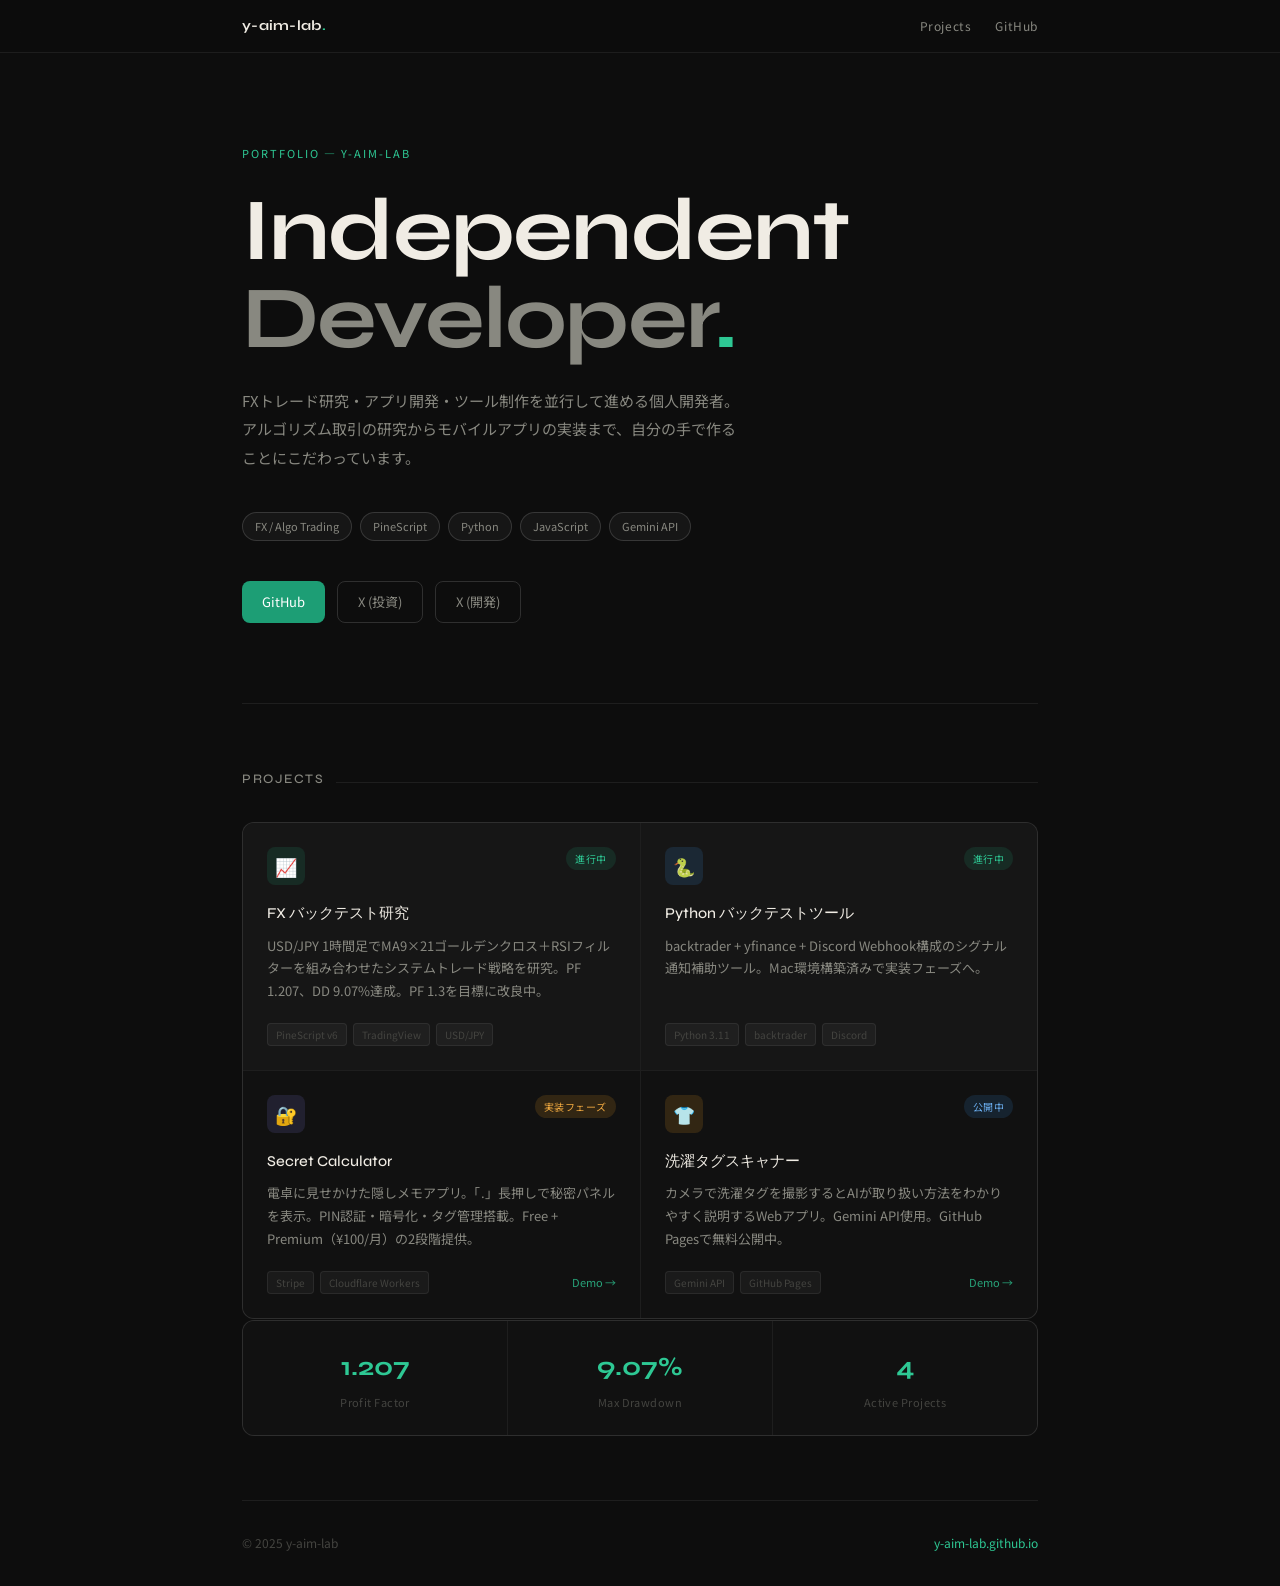
==== index.html @ 2ffd177d "Add portfolio landing page" ====
<!DOCTYPE html>
<html lang="ja">
<head>
  <meta charset="UTF-8">
  <meta name="viewport" content="width=device-width, initial-scale=1.0">
  <title>y-aim-lab — Portfolio</title>
  <link rel="preconnect" href="https://fonts.googleapis.com">
  <link rel="preconnect" href="https://fonts.gstatic.com" crossorigin>
  <link href="https://fonts.googleapis.com/css2?family=Syne:wght@400;500;700&family=Noto+Sans+JP:wght@400;500&display=swap" rel="stylesheet">
  <style>
    *, *::before, *::after { box-sizing: border-box; margin: 0; padding: 0; }

    :root {
      --bg: #0d0d0d;
      --bg-secondary: #161616;
      --bg-card: #111111;
      --text: #f0ece4;
      --text-secondary: #888880;
      --text-tertiary: #444440;
      --border: rgba(255,255,255,0.07);
      --border-hover: rgba(255,255,255,0.14);
      --accent: #1D9E75;
      --accent-dim: rgba(29,158,117,0.12);
      --accent-text: #2ec894;
      --font-display: 'Syne', sans-serif;
      --font-body: 'Noto Sans JP', sans-serif;
      --radius: 12px;
      --radius-sm: 8px;
    }

    html { scroll-behavior: smooth; }

    body {
      background: var(--bg);
      color: var(--text);
      font-family: var(--font-body);
      font-size: 15px;
      line-height: 1.7;
      -webkit-font-smoothing: antialiased;
    }

    .container {
      max-width: 860px;
      margin: 0 auto;
      padding: 0 2rem;
    }

    /* ── NAV ── */
    nav {
      position: fixed;
      top: 0; left: 0; right: 0;
      z-index: 100;
      border-bottom: 0.5px solid var(--border);
      background: rgba(13,13,13,0.85);
      backdrop-filter: blur(12px);
      -webkit-backdrop-filter: blur(12px);
    }
    nav .inner {
      max-width: 860px;
      margin: 0 auto;
      padding: 0 2rem;
      height: 52px;
      display: flex;
      align-items: center;
      justify-content: space-between;
    }
    .nav-logo {
      font-family: var(--font-display);
      font-size: 14px;
      font-weight: 700;
      color: var(--text);
      text-decoration: none;
      letter-spacing: 0.02em;
    }
    .nav-logo span { color: var(--accent-text); }
    .nav-links { display: flex; gap: 1.5rem; }
    .nav-links a {
      font-size: 12px;
      color: var(--text-secondary);
      text-decoration: none;
      letter-spacing: 0.05em;
      transition: color 0.2s;
    }
    .nav-links a:hover { color: var(--text); }

    /* ── HERO ── */
    .hero {
      padding: 9rem 0 5rem;
      border-bottom: 0.5px solid var(--border);
    }
    .hero-eyebrow {
      font-size: 11px;
      letter-spacing: 0.18em;
      color: var(--accent-text);
      text-transform: uppercase;
      margin-bottom: 1.5rem;
      opacity: 0;
      animation: fadeUp 0.6s ease 0.1s forwards;
    }
    .hero-title {
      font-family: var(--font-display);
      font-size: clamp(3rem, 8vw, 5.5rem);
      font-weight: 700;
      line-height: 1.0;
      letter-spacing: -0.02em;
      color: var(--text);
      margin-bottom: 1.5rem;
      opacity: 0;
      animation: fadeUp 0.6s ease 0.2s forwards;
    }
    .hero-title .line2 { color: var(--text-secondary); }
    .hero-title .dot { color: var(--accent-text); }
    .hero-desc {
      font-size: 15px;
      color: var(--text-secondary);
      line-height: 1.9;
      max-width: 500px;
      margin-bottom: 2.5rem;
      opacity: 0;
      animation: fadeUp 0.6s ease 0.3s forwards;
    }
    .hero-tags {
      display: flex;
      gap: 8px;
      flex-wrap: wrap;
      margin-bottom: 2.5rem;
      opacity: 0;
      animation: fadeUp 0.6s ease 0.4s forwards;
    }
    .tag {
      font-size: 11px;
      padding: 4px 12px;
      border-radius: 20px;
      border: 0.5px solid var(--border-hover);
      color: var(--text-secondary);
      background: var(--bg-secondary);
    }
    .hero-links {
      display: flex;
      gap: 12px;
      flex-wrap: wrap;
      opacity: 0;
      animation: fadeUp 0.6s ease 0.5s forwards;
    }
    .btn {
      font-family: var(--font-body);
      font-size: 13px;
      padding: 9px 20px;
      border-radius: var(--radius-sm);
      text-decoration: none;
      transition: all 0.2s;
      display: inline-flex;
      align-items: center;
      gap: 6px;
      cursor: pointer;
    }
    .btn-primary {
      background: var(--accent);
      color: #fff;
      border: none;
    }
    .btn-primary:hover { background: #22b885; transform: translateY(-1px); }
    .btn-outline {
      background: transparent;
      color: var(--text-secondary);
      border: 0.5px solid var(--border-hover);
    }
    .btn-outline:hover { color: var(--text); border-color: rgba(255,255,255,0.25); }

    /* ── SECTION ── */
    .section { padding: 4rem 0; }
    .section-header {
      display: flex;
      align-items: baseline;
      gap: 12px;
      margin-bottom: 2rem;
    }
    .section-title {
      font-family: var(--font-display);
      font-size: 13px;
      font-weight: 500;
      letter-spacing: 0.12em;
      text-transform: uppercase;
      color: var(--text-secondary);
    }
    .section-line {
      flex: 1;
      height: 0.5px;
      background: var(--border);
    }

    /* ── PROJECTS ── */
    .projects-grid {
      display: grid;
      grid-template-columns: repeat(auto-fit, minmax(280px, 1fr));
      gap: 1px;
      border: 0.5px solid var(--border);
      border-radius: var(--radius);
      overflow: hidden;
      background: var(--border);
    }
    .project-card {
      background: var(--bg-card);
      padding: 1.5rem;
      transition: background 0.2s;
      display: flex;
      flex-direction: column;
    }
    .project-card:hover { background: var(--bg-secondary); }
    .project-card.featured { background: var(--bg-secondary); }
    .card-top {
      display: flex;
      justify-content: space-between;
      align-items: flex-start;
      margin-bottom: 1rem;
    }
    .card-icon {
      width: 38px; height: 38px;
      border-radius: var(--radius-sm);
      display: flex;
      align-items: center;
      justify-content: center;
      font-size: 18px;
      flex-shrink: 0;
    }
    .icon-teal { background: rgba(29,158,117,0.15); }
    .icon-blue { background: rgba(55,138,221,0.15); }
    .icon-amber { background: rgba(239,159,39,0.15); }
    .icon-purple { background: rgba(127,119,221,0.15); }
    .card-status {
      font-size: 10px;
      padding: 3px 9px;
      border-radius: 20px;
      letter-spacing: 0.04em;
    }
    .status-active { background: rgba(29,158,117,0.15); color: var(--accent-text); }
    .status-build { background: rgba(239,159,39,0.15); color: #f0a940; }
    .status-ready { background: rgba(55,138,221,0.15); color: #6aadee; }
    .card-title {
      font-family: var(--font-display);
      font-size: 15px;
      font-weight: 500;
      color: var(--text);
      margin-bottom: 8px;
    }
    .card-desc {
      font-size: 13px;
      color: var(--text-secondary);
      line-height: 1.75;
      margin-bottom: 1.25rem;
      flex: 1;
    }
    .card-footer {
      display: flex;
      justify-content: space-between;
      align-items: center;
      flex-wrap: wrap;
      gap: 8px;
    }
    .card-meta { display: flex; gap: 6px; flex-wrap: wrap; }
    .meta-tag {
      font-size: 10px;
      padding: 2px 8px;
      border-radius: 4px;
      background: rgba(255,255,255,0.04);
      color: var(--text-tertiary);
      border: 0.5px solid var(--border);
    }
    .card-link {
      font-size: 11px;
      color: var(--accent-text);
      text-decoration: none;
      opacity: 0.8;
      transition: opacity 0.2s;
    }
    .card-link:hover { opacity: 1; }

    /* ── STATS ── */
    .stats-row {
      display: grid;
      grid-template-columns: repeat(3, 1fr);
      gap: 1px;
      border: 0.5px solid var(--border);
      border-radius: var(--radius);
      overflow: hidden;
      background: var(--border);
      margin-top: 1px;
    }
    .stat-card {
      background: var(--bg-card);
      padding: 1.5rem;
      text-align: center;
    }
    .stat-num {
      font-family: var(--font-display);
      font-size: 26px;
      font-weight: 700;
      color: var(--accent-text);
    }
    .stat-label {
      font-size: 11px;
      color: var(--text-tertiary);
      margin-top: 4px;
      letter-spacing: 0.04em;
    }

    /* ── FOOTER ── */
    footer {
      padding: 2rem 0;
      border-top: 0.5px solid var(--border);
      display: flex;
      justify-content: space-between;
      align-items: center;
      flex-wrap: wrap;
      gap: 8px;
    }
    footer p { font-size: 12px; color: var(--text-tertiary); }
    footer a { font-size: 12px; color: var(--accent-text); text-decoration: none; }

    /* ── ANIMATIONS ── */
    @keyframes fadeUp {
      from { opacity: 0; transform: translateY(16px); }
      to   { opacity: 1; transform: translateY(0); }
    }

    /* ── MOBILE ── */
    @media (max-width: 600px) {
      .hero { padding: 7rem 0 3rem; }
      .stats-row { grid-template-columns: 1fr; }
      .nav-links { display: none; }
    }
  </style>
</head>
<body>

<nav>
  <div class="inner">
    <a href="#" class="nav-logo">y-aim-lab<span>.</span></a>
    <div class="nav-links">
      <a href="#projects">Projects</a>
      <a href="https://github.com/y-aim-lab">GitHub</a>
    </div>
  </div>
</nav>

<div class="container">

  <!-- HERO -->
  <section class="hero">
    <p class="hero-eyebrow">Portfolio — y-aim-lab</p>
    <h1 class="hero-title">
      Independent<br>
      <span class="line2">Developer</span><span class="dot">.</span>
    </h1>
    <p class="hero-desc">FXトレード研究・アプリ開発・ツール制作を並行して進める個人開発者。アルゴリズム取引の研究からモバイルアプリの実装まで、自分の手で作ることにこだわっています。</p>
    <div class="hero-tags">
      <span class="tag">FX / Algo Trading</span>
      <span class="tag">PineScript</span>
      <span class="tag">Python</span>
      <span class="tag">JavaScript</span>
      <span class="tag">Gemini API</span>
    </div>
    <div class="hero-links">
      <a href="https://github.com/y-aim-lab" class="btn btn-primary">GitHub</a>

      <!-- ▼▼▼ XのURLをここに貼ってください ▼▼▼ -->
      <a href="https://x.com/YOUR_INVESTING_ACCOUNT" class="btn btn-outline">X (投資)</a>
      <a href="https://x.com/YOUR_DEV_ACCOUNT" class="btn btn-outline">X (開発)</a>
      <!-- ▲▲▲ ここまで ▲▲▲ -->
    </div>
  </section>

  <!-- PROJECTS -->
  <section class="section" id="projects">
    <div class="section-header">
      <span class="section-title">Projects</span>
      <div class="section-line"></div>
    </div>

    <div class="projects-grid">

      <div class="project-card featured">
        <div class="card-top">
          <div class="card-icon icon-teal">📈</div>
          <span class="card-status status-active">進行中</span>
        </div>
        <p class="card-title">FX バックテスト研究</p>
        <p class="card-desc">USD/JPY 1時間足でMA9×21ゴールデンクロス＋RSIフィルターを組み合わせたシステムトレード戦略を研究。PF 1.207、DD 9.07%達成。PF 1.3を目標に改良中。</p>
        <div class="card-footer">
          <div class="card-meta">
            <span class="meta-tag">PineScript v6</span>
            <span class="meta-tag">TradingView</span>
            <span class="meta-tag">USD/JPY</span>
          </div>
        </div>
      </div>

      <div class="project-card featured">
        <div class="card-top">
          <div class="card-icon icon-blue">🐍</div>
          <span class="card-status status-active">進行中</span>
        </div>
        <p class="card-title">Python バックテストツール</p>
        <p class="card-desc">backtrader + yfinance + Discord Webhook構成のシグナル通知補助ツール。Mac環境構築済みで実装フェーズへ。</p>
        <div class="card-footer">
          <div class="card-meta">
            <span class="meta-tag">Python 3.11</span>
            <span class="meta-tag">backtrader</span>
            <span class="meta-tag">Discord</span>
          </div>
        </div>
      </div>

      <div class="project-card">
        <div class="card-top">
          <div class="card-icon icon-purple">🔐</div>
          <span class="card-status status-build">実装フェーズ</span>
        </div>
        <p class="card-title">Secret Calculator</p>
        <p class="card-desc">電卓に見せかけた隠しメモアプリ。「.」長押しで秘密パネルを表示。PIN認証・暗号化・タグ管理搭載。Free + Premium（¥100/月）の2段階提供。</p>
        <div class="card-footer">
          <div class="card-meta">
            <span class="meta-tag">Stripe</span>
            <span class="meta-tag">Cloudflare Workers</span>
          </div>
          <a href="https://y-aim-lab.github.io/hidden-memo/" class="card-link">Demo →</a>
        </div>
      </div>

      <div class="project-card">
        <div class="card-top">
          <div class="card-icon icon-amber">👕</div>
          <span class="card-status status-ready">公開中</span>
        </div>
        <p class="card-title">洗濯タグスキャナー</p>
        <p class="card-desc">カメラで洗濯タグを撮影するとAIが取り扱い方法をわかりやすく説明するWebアプリ。Gemini API使用。GitHub Pagesで無料公開中。</p>
        <div class="card-footer">
          <div class="card-meta">
            <span class="meta-tag">Gemini API</span>
            <span class="meta-tag">GitHub Pages</span>
          </div>
          <a href="https://y-aim-lab.github.io/laundry-scanner/" class="card-link">Demo →</a>
        </div>
      </div>

    </div>

    <!-- STATS -->
    <div class="stats-row">
      <div class="stat-card">
        <p class="stat-num">1.207</p>
        <p class="stat-label">Profit Factor</p>
      </div>
      <div class="stat-card">
        <p class="stat-num">9.07%</p>
        <p class="stat-label">Max Drawdown</p>
      </div>
      <div class="stat-card">
        <p class="stat-num">4</p>
        <p class="stat-label">Active Projects</p>
      </div>
    </div>

  </section>

  <!-- FOOTER -->
  <footer>
    <p>© 2025 y-aim-lab</p>
    <a href="https://y-aim-lab.github.io">y-aim-lab.github.io</a>
  </footer>

</div>
</body>
</html>
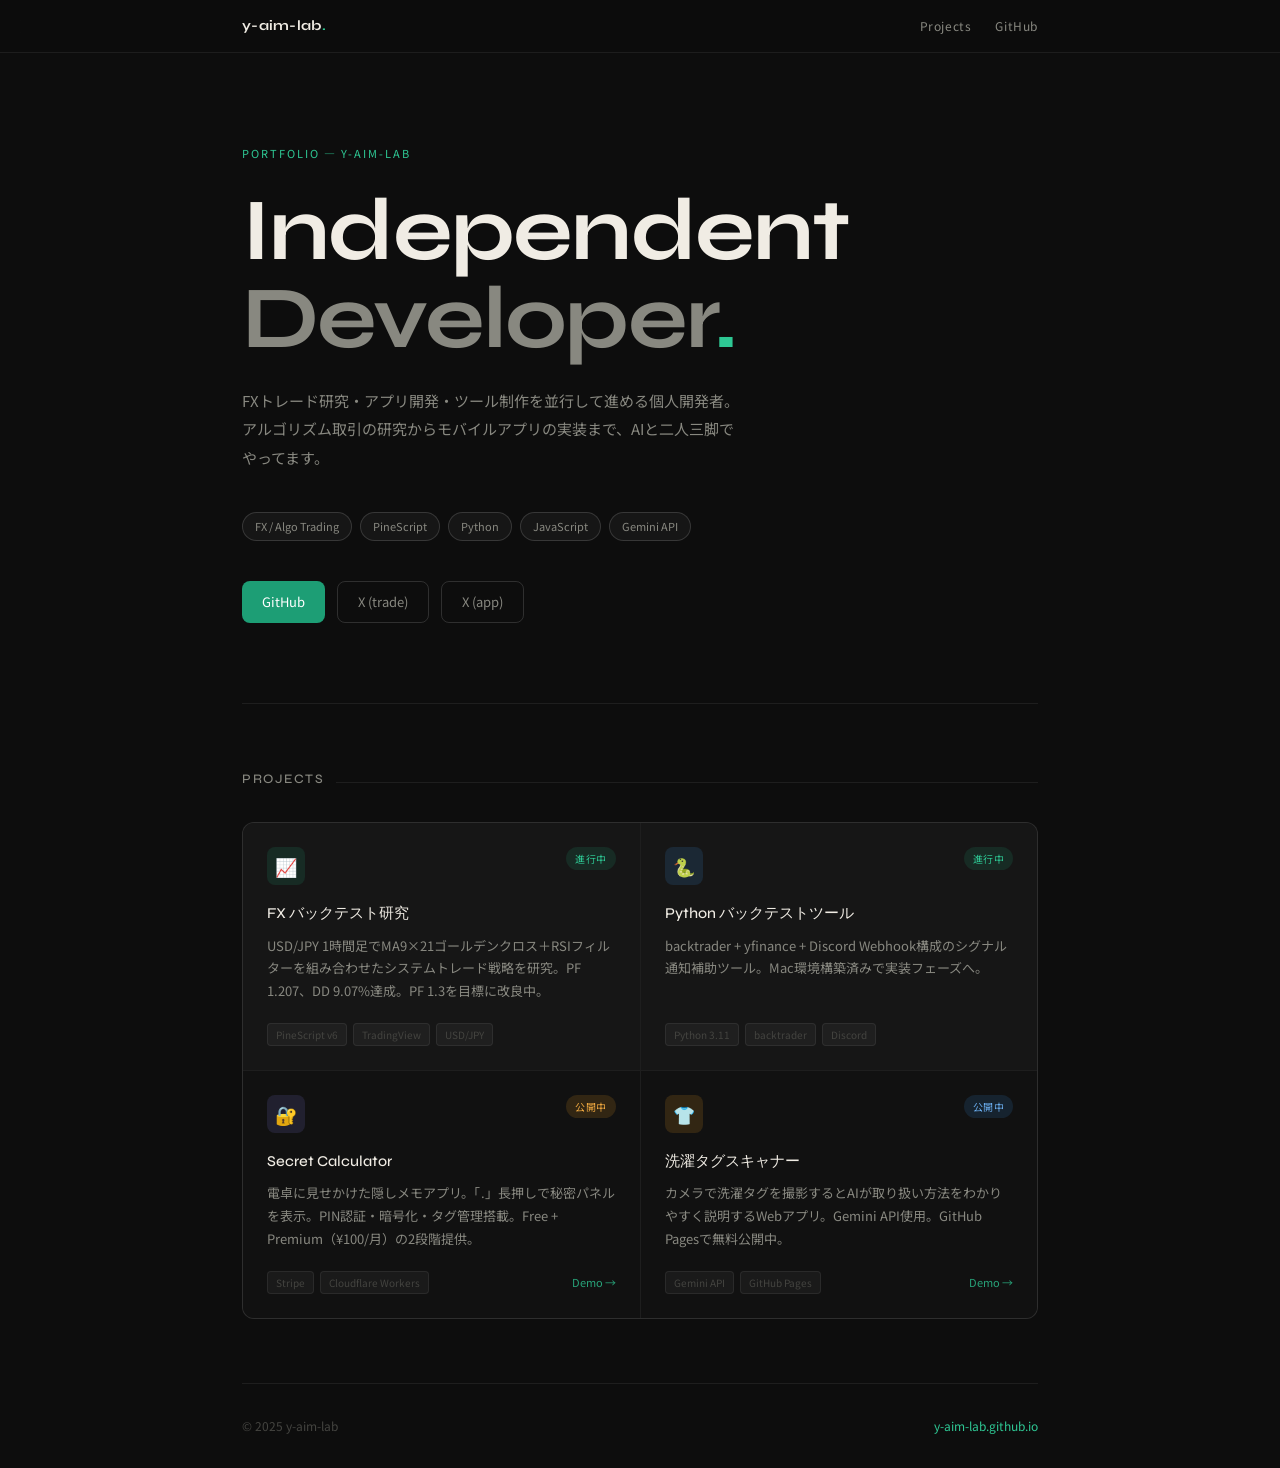
==== commit 52899c12: "Update index.html" ====
--- a/index.html
+++ b/index.html
@@ -352,7 +352,7 @@
       Independent<br>
       <span class="line2">Developer</span><span class="dot">.</span>
     </h1>
-    <p class="hero-desc">FXトレード研究・アプリ開発・ツール制作を並行して進める個人開発者。アルゴリズム取引の研究からモバイルアプリの実装まで、自分の手で作ることにこだわっています。</p>
+    <p class="hero-desc">FXトレード研究・アプリ開発・ツール制作を並行して進める個人開発者。アルゴリズム取引の研究からモバイルアプリの実装まで、AIと二人三脚でやってます。</p>
     <div class="hero-tags">
       <span class="tag">FX / Algo Trading</span>
       <span class="tag">PineScript</span>
@@ -364,8 +364,8 @@
       <a href="https://github.com/y-aim-lab" class="btn btn-primary">GitHub</a>
 
       <!-- ▼▼▼ XのURLをここに貼ってください ▼▼▼ -->
-      <a href="https://x.com/YOUR_INVESTING_ACCOUNT" class="btn btn-outline">X (投資)</a>
-      <a href="https://x.com/YOUR_DEV_ACCOUNT" class="btn btn-outline">X (開発)</a>
+      <a href="https://x.com/YOUR_INVESTING_ACCOUNT" class="btn btn-outline">X (trade)</a>
+      <a href="https://x.com/YOUR_DEV_ACCOUNT" class="btn btn-outline">X (app)</a>
       <!-- ▲▲▲ ここまで ▲▲▲ -->
     </div>
   </section>
@@ -414,7 +414,7 @@
       <div class="project-card">
         <div class="card-top">
           <div class="card-icon icon-purple">🔐</div>
-          <span class="card-status status-build">実装フェーズ</span>
+          <span class="card-status status-build">公開中</span>
         </div>
         <p class="card-title">Secret Calculator</p>
         <p class="card-desc">電卓に見せかけた隠しメモアプリ。「.」長押しで秘密パネルを表示。PIN認証・暗号化・タグ管理搭載。Free + Premium（¥100/月）の2段階提供。</p>
@@ -445,7 +445,7 @@
 
     </div>
 
-    <!-- STATS -->
+    <!-- STATS
     <div class="stats-row">
       <div class="stat-card">
         <p class="stat-num">1.207</p>
@@ -460,6 +460,7 @@
         <p class="stat-label">Active Projects</p>
       </div>
     </div>
+     -->
 
   </section>
 
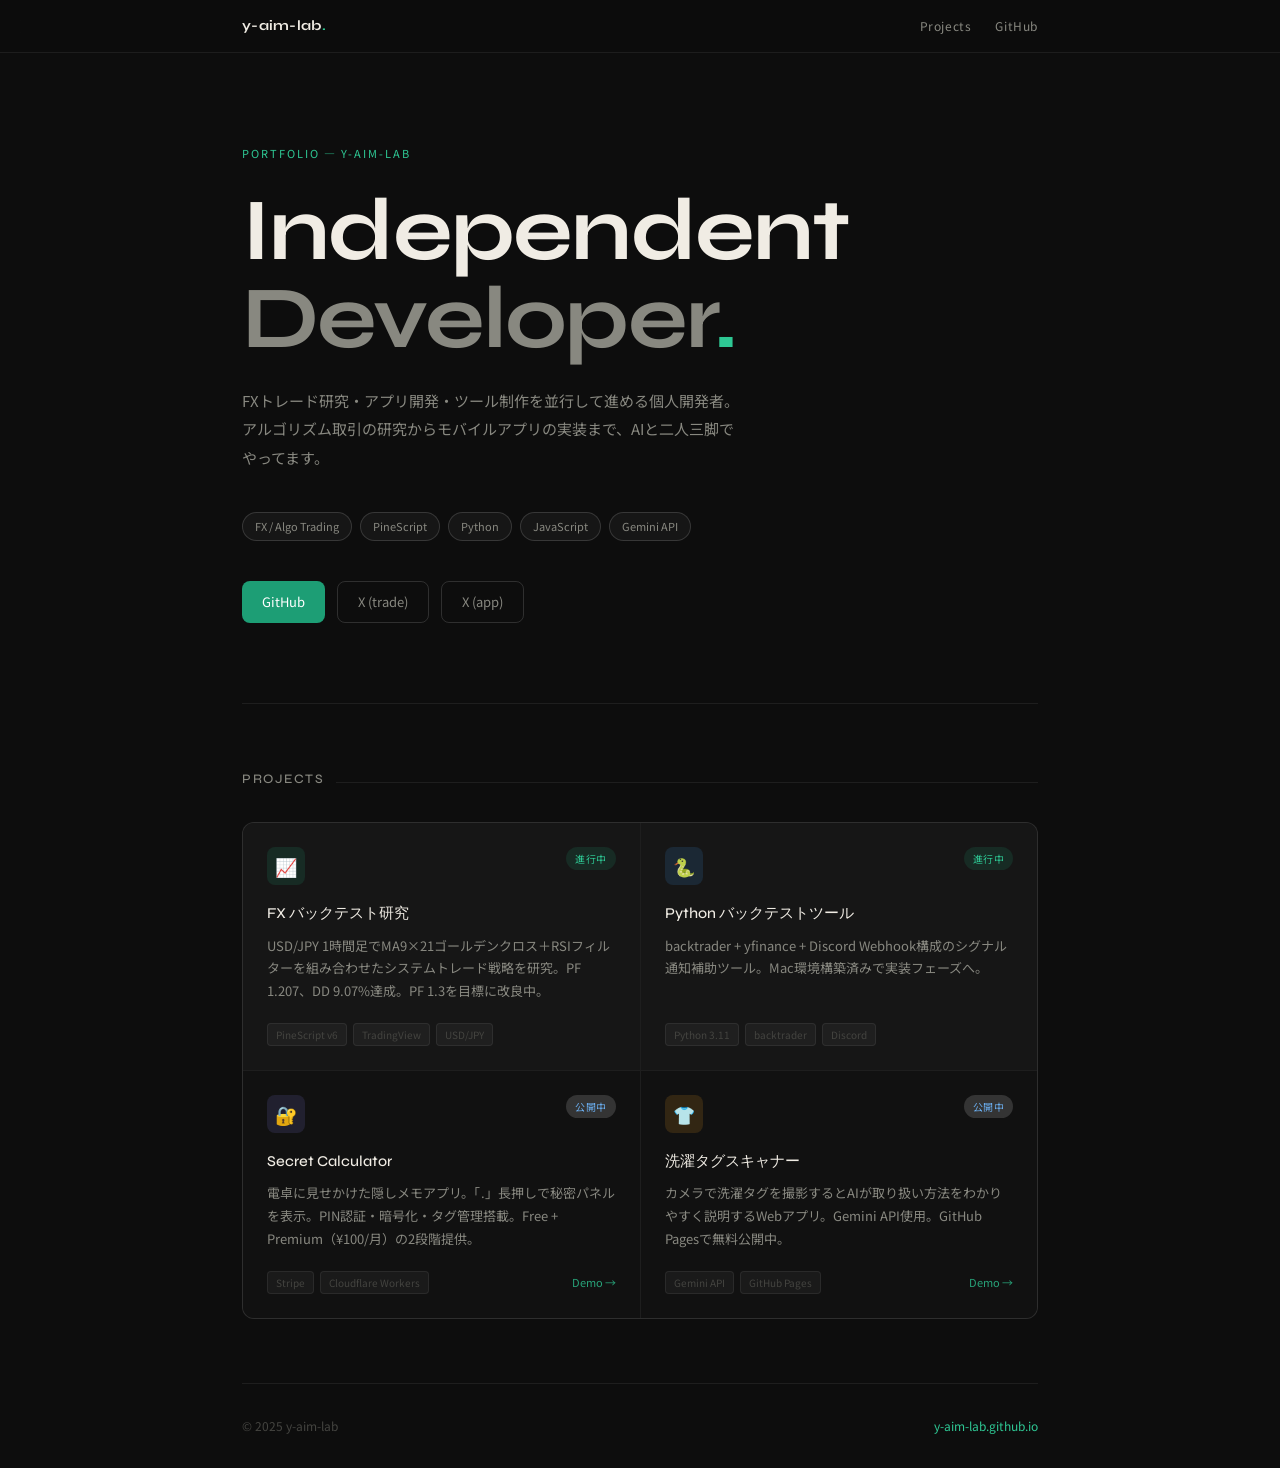
==== commit b72dd5f9: "Update index.html" ====
--- a/index.html
+++ b/index.html
@@ -235,7 +235,7 @@
     }
     .status-active { background: rgba(29,158,117,0.15); color: var(--accent-text); }
     .status-build { background: rgba(239,159,39,0.15); color: #f0a940; }
-    .status-ready { background: rgba(55,138,221,0.15); color: #6aadee; }
+    .status-ready { background: rgba(255, 255, 255, 0.15); color: #6aadee; }
     .card-title {
       font-family: var(--font-display);
       font-size: 15px;
@@ -364,8 +364,8 @@
       <a href="https://github.com/y-aim-lab" class="btn btn-primary">GitHub</a>
 
       <!-- ▼▼▼ XのURLをここに貼ってください ▼▼▼ -->
-      <a href="https://x.com/YOUR_INVESTING_ACCOUNT" class="btn btn-outline">X (trade)</a>
-      <a href="https://x.com/YOUR_DEV_ACCOUNT" class="btn btn-outline">X (app)</a>
+      <a href="https://x.com/y_ai_m_trade" class="btn btn-outline">X (trade)</a>
+      <a href="https://x.com/y_ai_m_app" class="btn btn-outline">X (app)</a>
       <!-- ▲▲▲ ここまで ▲▲▲ -->
     </div>
   </section>
@@ -414,7 +414,7 @@
       <div class="project-card">
         <div class="card-top">
           <div class="card-icon icon-purple">🔐</div>
-          <span class="card-status status-build">公開中</span>
+          <span class="card-status status-ready">公開中</span>
         </div>
         <p class="card-title">Secret Calculator</p>
         <p class="card-desc">電卓に見せかけた隠しメモアプリ。「.」長押しで秘密パネルを表示。PIN認証・暗号化・タグ管理搭載。Free + Premium（¥100/月）の2段階提供。</p>
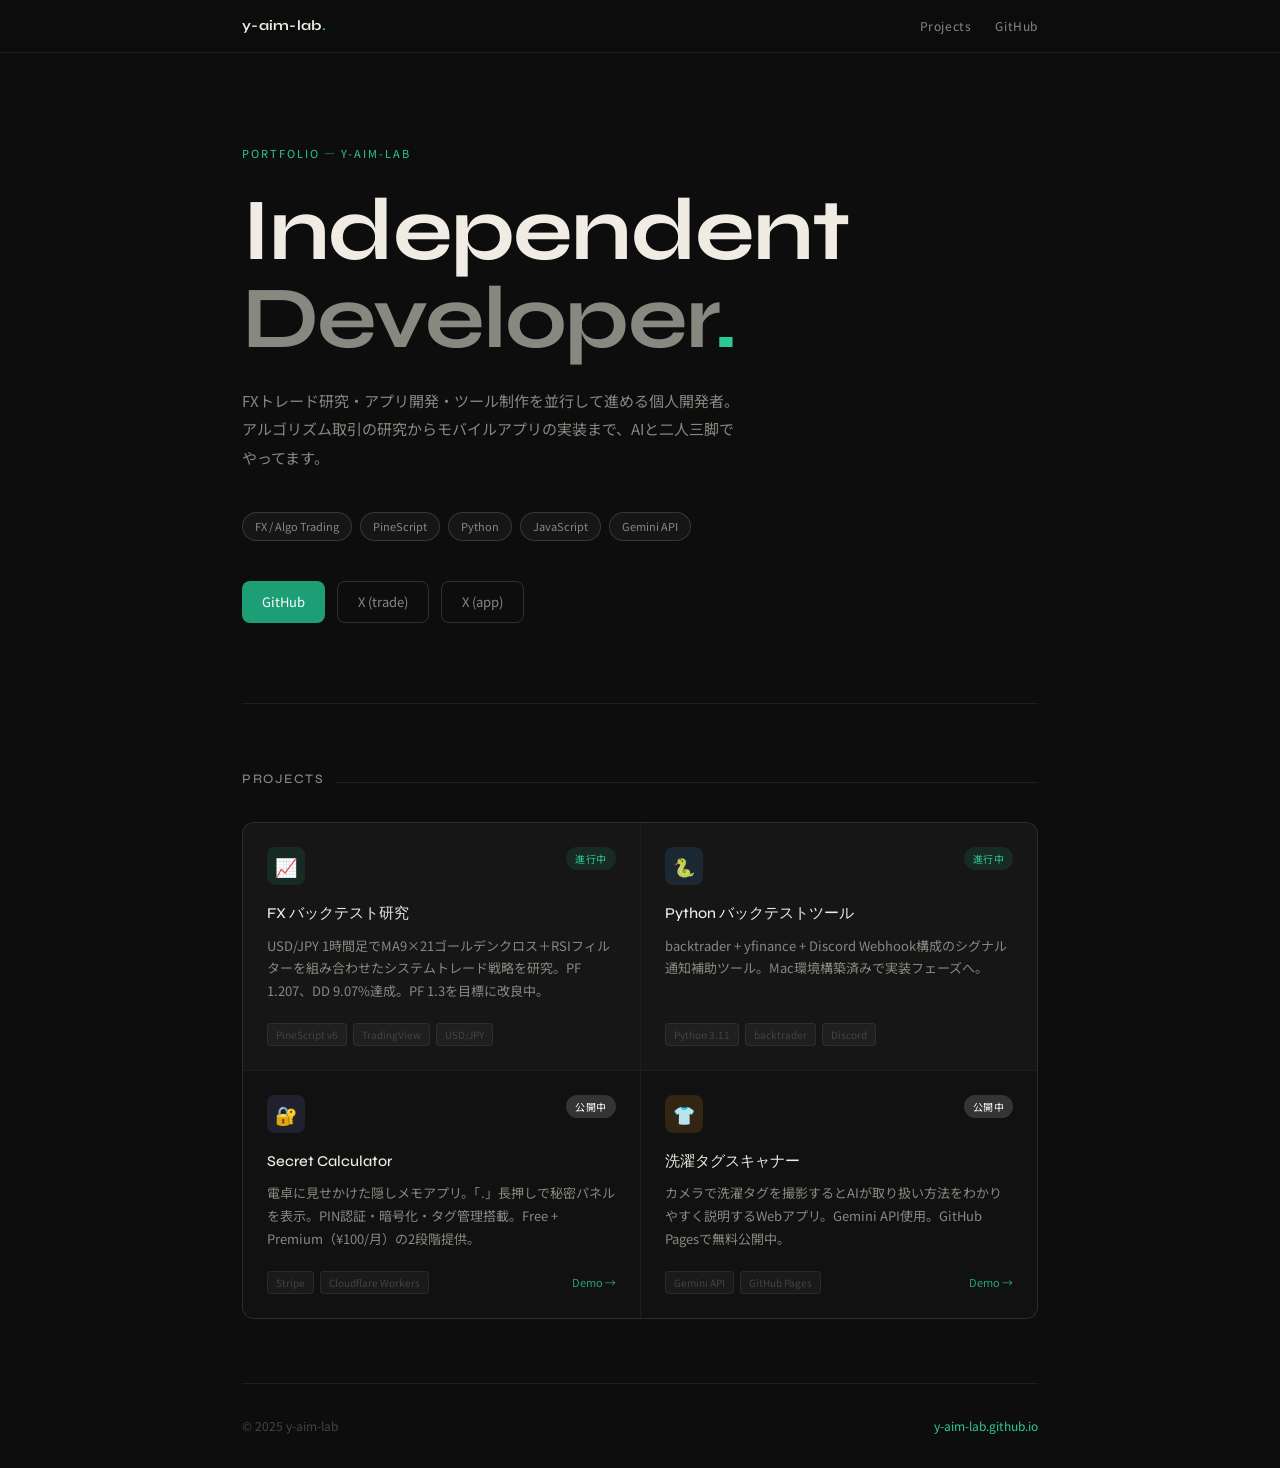
==== commit 6ddb49ec: "Update index.html" ====
--- a/index.html
+++ b/index.html
@@ -235,7 +235,7 @@
     }
     .status-active { background: rgba(29,158,117,0.15); color: var(--accent-text); }
     .status-build { background: rgba(239,159,39,0.15); color: #f0a940; }
-    .status-ready { background: rgba(255, 255, 255, 0.15); color: #6aadee; }
+    .status-ready { background: rgba(255, 255, 255, 0.15); color: #ffffff; }
     .card-title {
       font-family: var(--font-display);
       font-size: 15px;
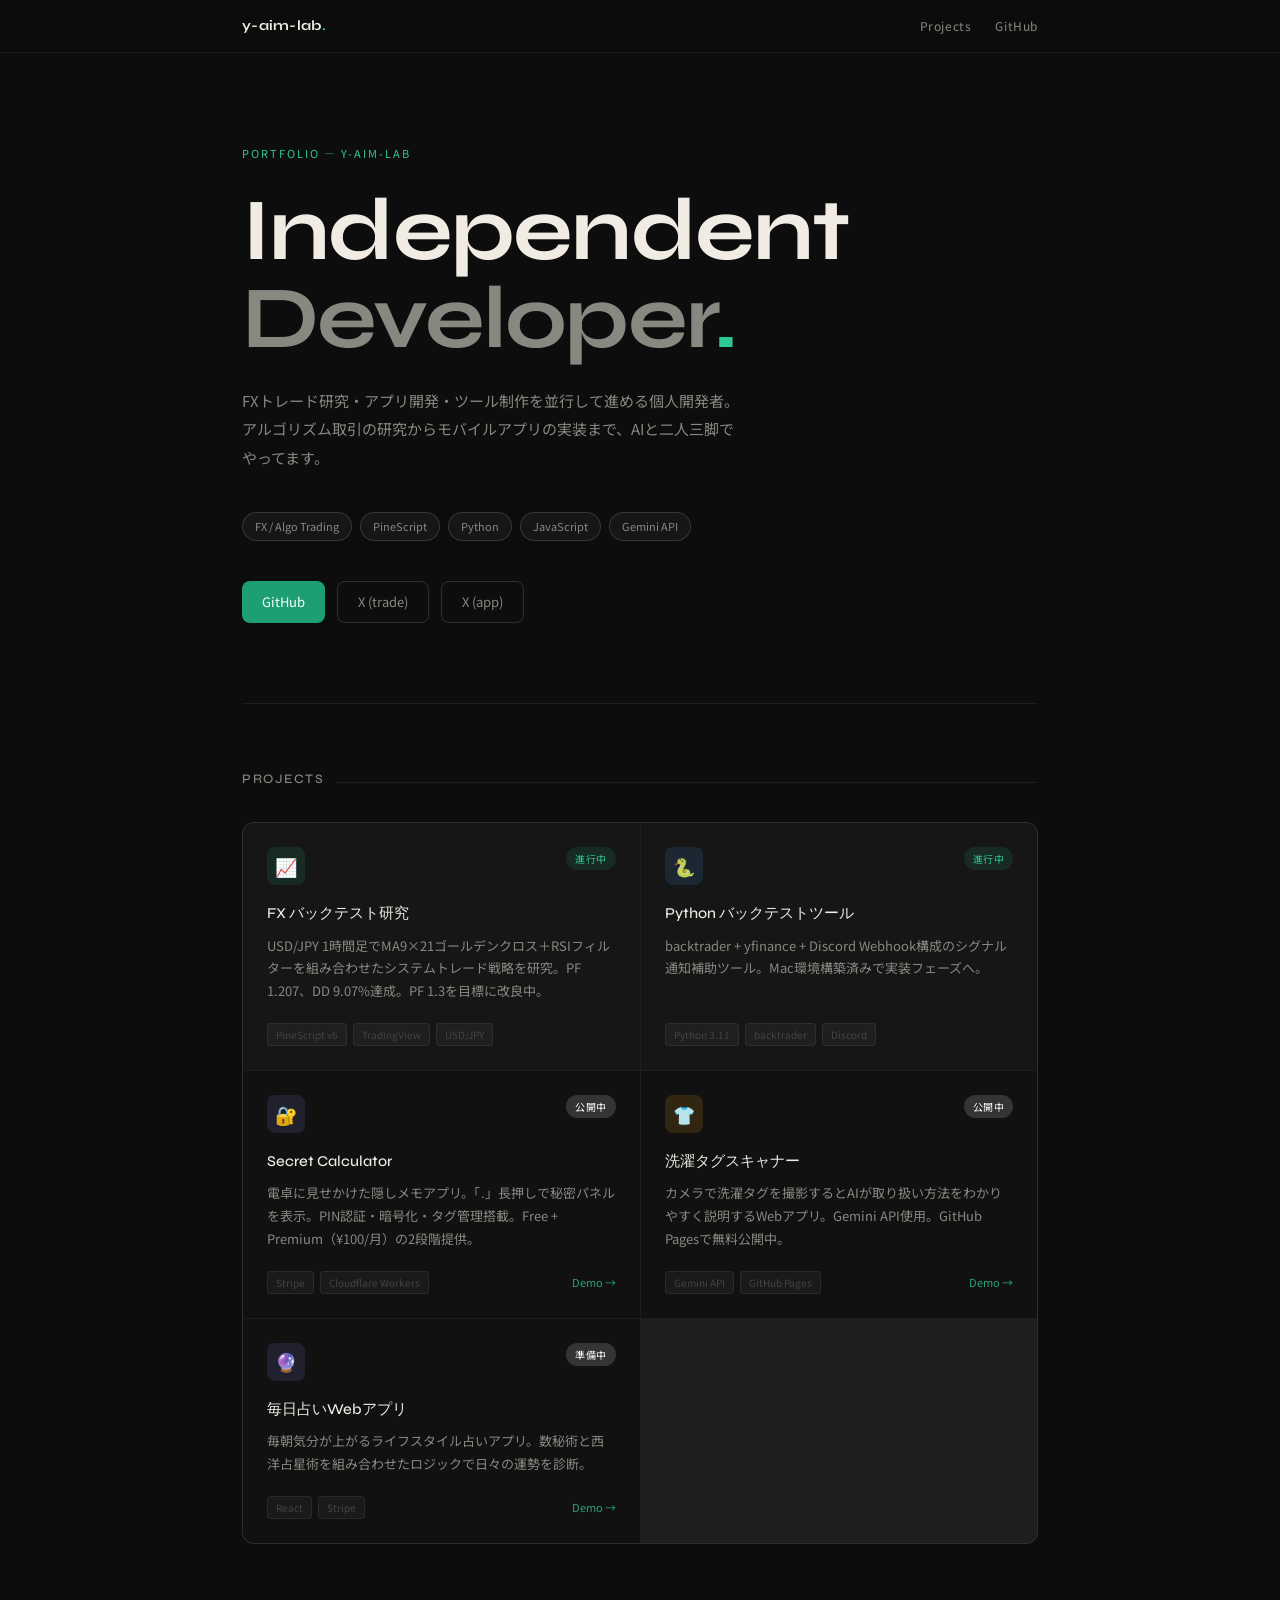
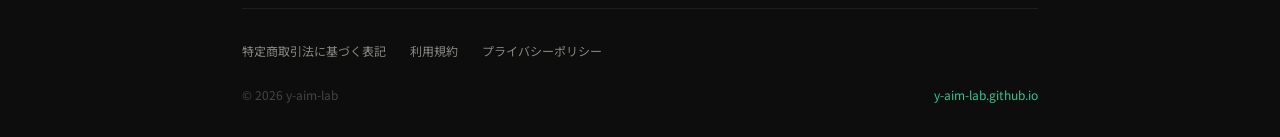
==== commit b9c094e9: "Add files via upload" ====
--- a/index.html
+++ b/index.html
@@ -7,329 +7,7 @@
   <link rel="preconnect" href="https://fonts.googleapis.com">
   <link rel="preconnect" href="https://fonts.gstatic.com" crossorigin>
   <link href="https://fonts.googleapis.com/css2?family=Syne:wght@400;500;700&family=Noto+Sans+JP:wght@400;500&display=swap" rel="stylesheet">
-  <style>
-    *, *::before, *::after { box-sizing: border-box; margin: 0; padding: 0; }
-
-    :root {
-      --bg: #0d0d0d;
-      --bg-secondary: #161616;
-      --bg-card: #111111;
-      --text: #f0ece4;
-      --text-secondary: #888880;
-      --text-tertiary: #444440;
-      --border: rgba(255,255,255,0.07);
-      --border-hover: rgba(255,255,255,0.14);
-      --accent: #1D9E75;
-      --accent-dim: rgba(29,158,117,0.12);
-      --accent-text: #2ec894;
-      --font-display: 'Syne', sans-serif;
-      --font-body: 'Noto Sans JP', sans-serif;
-      --radius: 12px;
-      --radius-sm: 8px;
-    }
-
-    html { scroll-behavior: smooth; }
-
-    body {
-      background: var(--bg);
-      color: var(--text);
-      font-family: var(--font-body);
-      font-size: 15px;
-      line-height: 1.7;
-      -webkit-font-smoothing: antialiased;
-    }
-
-    .container {
-      max-width: 860px;
-      margin: 0 auto;
-      padding: 0 2rem;
-    }
-
-    /* ── NAV ── */
-    nav {
-      position: fixed;
-      top: 0; left: 0; right: 0;
-      z-index: 100;
-      border-bottom: 0.5px solid var(--border);
-      background: rgba(13,13,13,0.85);
-      backdrop-filter: blur(12px);
-      -webkit-backdrop-filter: blur(12px);
-    }
-    nav .inner {
-      max-width: 860px;
-      margin: 0 auto;
-      padding: 0 2rem;
-      height: 52px;
-      display: flex;
-      align-items: center;
-      justify-content: space-between;
-    }
-    .nav-logo {
-      font-family: var(--font-display);
-      font-size: 14px;
-      font-weight: 700;
-      color: var(--text);
-      text-decoration: none;
-      letter-spacing: 0.02em;
-    }
-    .nav-logo span { color: var(--accent-text); }
-    .nav-links { display: flex; gap: 1.5rem; }
-    .nav-links a {
-      font-size: 12px;
-      color: var(--text-secondary);
-      text-decoration: none;
-      letter-spacing: 0.05em;
-      transition: color 0.2s;
-    }
-    .nav-links a:hover { color: var(--text); }
-
-    /* ── HERO ── */
-    .hero {
-      padding: 9rem 0 5rem;
-      border-bottom: 0.5px solid var(--border);
-    }
-    .hero-eyebrow {
-      font-size: 11px;
-      letter-spacing: 0.18em;
-      color: var(--accent-text);
-      text-transform: uppercase;
-      margin-bottom: 1.5rem;
-      opacity: 0;
-      animation: fadeUp 0.6s ease 0.1s forwards;
-    }
-    .hero-title {
-      font-family: var(--font-display);
-      font-size: clamp(3rem, 8vw, 5.5rem);
-      font-weight: 700;
-      line-height: 1.0;
-      letter-spacing: -0.02em;
-      color: var(--text);
-      margin-bottom: 1.5rem;
-      opacity: 0;
-      animation: fadeUp 0.6s ease 0.2s forwards;
-    }
-    .hero-title .line2 { color: var(--text-secondary); }
-    .hero-title .dot { color: var(--accent-text); }
-    .hero-desc {
-      font-size: 15px;
-      color: var(--text-secondary);
-      line-height: 1.9;
-      max-width: 500px;
-      margin-bottom: 2.5rem;
-      opacity: 0;
-      animation: fadeUp 0.6s ease 0.3s forwards;
-    }
-    .hero-tags {
-      display: flex;
-      gap: 8px;
-      flex-wrap: wrap;
-      margin-bottom: 2.5rem;
-      opacity: 0;
-      animation: fadeUp 0.6s ease 0.4s forwards;
-    }
-    .tag {
-      font-size: 11px;
-      padding: 4px 12px;
-      border-radius: 20px;
-      border: 0.5px solid var(--border-hover);
-      color: var(--text-secondary);
-      background: var(--bg-secondary);
-    }
-    .hero-links {
-      display: flex;
-      gap: 12px;
-      flex-wrap: wrap;
-      opacity: 0;
-      animation: fadeUp 0.6s ease 0.5s forwards;
-    }
-    .btn {
-      font-family: var(--font-body);
-      font-size: 13px;
-      padding: 9px 20px;
-      border-radius: var(--radius-sm);
-      text-decoration: none;
-      transition: all 0.2s;
-      display: inline-flex;
-      align-items: center;
-      gap: 6px;
-      cursor: pointer;
-    }
-    .btn-primary {
-      background: var(--accent);
-      color: #fff;
-      border: none;
-    }
-    .btn-primary:hover { background: #22b885; transform: translateY(-1px); }
-    .btn-outline {
-      background: transparent;
-      color: var(--text-secondary);
-      border: 0.5px solid var(--border-hover);
-    }
-    .btn-outline:hover { color: var(--text); border-color: rgba(255,255,255,0.25); }
-
-    /* ── SECTION ── */
-    .section { padding: 4rem 0; }
-    .section-header {
-      display: flex;
-      align-items: baseline;
-      gap: 12px;
-      margin-bottom: 2rem;
-    }
-    .section-title {
-      font-family: var(--font-display);
-      font-size: 13px;
-      font-weight: 500;
-      letter-spacing: 0.12em;
-      text-transform: uppercase;
-      color: var(--text-secondary);
-    }
-    .section-line {
-      flex: 1;
-      height: 0.5px;
-      background: var(--border);
-    }
-
-    /* ── PROJECTS ── */
-    .projects-grid {
-      display: grid;
-      grid-template-columns: repeat(auto-fit, minmax(280px, 1fr));
-      gap: 1px;
-      border: 0.5px solid var(--border);
-      border-radius: var(--radius);
-      overflow: hidden;
-      background: var(--border);
-    }
-    .project-card {
-      background: var(--bg-card);
-      padding: 1.5rem;
-      transition: background 0.2s;
-      display: flex;
-      flex-direction: column;
-    }
-    .project-card:hover { background: var(--bg-secondary); }
-    .project-card.featured { background: var(--bg-secondary); }
-    .card-top {
-      display: flex;
-      justify-content: space-between;
-      align-items: flex-start;
-      margin-bottom: 1rem;
-    }
-    .card-icon {
-      width: 38px; height: 38px;
-      border-radius: var(--radius-sm);
-      display: flex;
-      align-items: center;
-      justify-content: center;
-      font-size: 18px;
-      flex-shrink: 0;
-    }
-    .icon-teal { background: rgba(29,158,117,0.15); }
-    .icon-blue { background: rgba(55,138,221,0.15); }
-    .icon-amber { background: rgba(239,159,39,0.15); }
-    .icon-purple { background: rgba(127,119,221,0.15); }
-    .card-status {
-      font-size: 10px;
-      padding: 3px 9px;
-      border-radius: 20px;
-      letter-spacing: 0.04em;
-    }
-    .status-active { background: rgba(29,158,117,0.15); color: var(--accent-text); }
-    .status-build { background: rgba(239,159,39,0.15); color: #f0a940; }
-    .status-ready { background: rgba(255, 255, 255, 0.15); color: #ffffff; }
-    .card-title {
-      font-family: var(--font-display);
-      font-size: 15px;
-      font-weight: 500;
-      color: var(--text);
-      margin-bottom: 8px;
-    }
-    .card-desc {
-      font-size: 13px;
-      color: var(--text-secondary);
-      line-height: 1.75;
-      margin-bottom: 1.25rem;
-      flex: 1;
-    }
-    .card-footer {
-      display: flex;
-      justify-content: space-between;
-      align-items: center;
-      flex-wrap: wrap;
-      gap: 8px;
-    }
-    .card-meta { display: flex; gap: 6px; flex-wrap: wrap; }
-    .meta-tag {
-      font-size: 10px;
-      padding: 2px 8px;
-      border-radius: 4px;
-      background: rgba(255,255,255,0.04);
-      color: var(--text-tertiary);
-      border: 0.5px solid var(--border);
-    }
-    .card-link {
-      font-size: 11px;
-      color: var(--accent-text);
-      text-decoration: none;
-      opacity: 0.8;
-      transition: opacity 0.2s;
-    }
-    .card-link:hover { opacity: 1; }
-
-    /* ── STATS ── */
-    .stats-row {
-      display: grid;
-      grid-template-columns: repeat(3, 1fr);
-      gap: 1px;
-      border: 0.5px solid var(--border);
-      border-radius: var(--radius);
-      overflow: hidden;
-      background: var(--border);
-      margin-top: 1px;
-    }
-    .stat-card {
-      background: var(--bg-card);
-      padding: 1.5rem;
-      text-align: center;
-    }
-    .stat-num {
-      font-family: var(--font-display);
-      font-size: 26px;
-      font-weight: 700;
-      color: var(--accent-text);
-    }
-    .stat-label {
-      font-size: 11px;
-      color: var(--text-tertiary);
-      margin-top: 4px;
-      letter-spacing: 0.04em;
-    }
-
-    /* ── FOOTER ── */
-    footer {
-      padding: 2rem 0;
-      border-top: 0.5px solid var(--border);
-      display: flex;
-      justify-content: space-between;
-      align-items: center;
-      flex-wrap: wrap;
-      gap: 8px;
-    }
-    footer p { font-size: 12px; color: var(--text-tertiary); }
-    footer a { font-size: 12px; color: var(--accent-text); text-decoration: none; }
-
-    /* ── ANIMATIONS ── */
-    @keyframes fadeUp {
-      from { opacity: 0; transform: translateY(16px); }
-      to   { opacity: 1; transform: translateY(0); }
-    }
-
-    /* ── MOBILE ── */
-    @media (max-width: 600px) {
-      .hero { padding: 7rem 0 3rem; }
-      .stats-row { grid-template-columns: 1fr; }
-      .nav-links { display: none; }
-    }
-  </style>
+  <link rel="stylesheet" href="style.css">
 </head>
 <body>
 
@@ -443,6 +121,22 @@
         </div>
       </div>
 
+      <div class="project-card">
+        <div class="card-top">
+          <div class="card-icon icon-purple">🔮</div>
+          <span class="card-status status-ready">準備中</span>
+        </div>
+        <p class="card-title">毎日占いWebアプリ</p>
+        <p class="card-desc">毎朝気分が上がるライフスタイル占いアプリ。数秘術と西洋占星術を組み合わせたロジックで日々の運勢を診断。</p>
+        <div class="card-footer">
+          <div class="card-meta">
+            <span class="meta-tag">React</span>
+            <span class="meta-tag">Stripe</span>
+          </div>
+          <a href="https://y-aim-lab.github.io/fortune-telling/" class="card-link">Demo →</a>
+        </div>
+      </div>
+
     </div>
 
     <!-- STATS
@@ -465,9 +159,16 @@
   </section>
 
   <!-- FOOTER -->
-  <footer>
-    <p>© 2025 y-aim-lab</p>
-    <a href="https://y-aim-lab.github.io">y-aim-lab.github.io</a>
+  <footer style="flex-direction: column; align-items: flex-start; gap: 1.5rem;">
+    <div style="display: flex; gap: 1.5rem; flex-wrap: wrap; width: 100%;">
+      <a href="tokushoho.html" style="color: var(--text-secondary);">特定商取引法に基づく表記</a>
+      <a href="terms.html" style="color: var(--text-secondary);">利用規約</a>
+      <a href="privacy.html" style="color: var(--text-secondary);">プライバシーポリシー</a>
+    </div>
+    <div style="display: flex; justify-content: space-between; width: 100%;">
+      <p>© 2026 y-aim-lab</p>
+      <a href="https://y-aim-lab.github.io">y-aim-lab.github.io</a>
+    </div>
   </footer>
 
 </div>
--- a/style.css
+++ b/style.css
@@ -0,0 +1,364 @@
+*, *::before, *::after { box-sizing: border-box; margin: 0; padding: 0; }
+
+:root {
+  --bg: #0d0d0d;
+  --bg-secondary: #161616;
+  --bg-card: #111111;
+  --text: #f0ece4;
+  --text-secondary: #888880;
+  --text-tertiary: #444440;
+  --border: rgba(255,255,255,0.07);
+  --border-hover: rgba(255,255,255,0.14);
+  --accent: #1D9E75;
+  --accent-dim: rgba(29,158,117,0.12);
+  --accent-text: #2ec894;
+  --font-display: 'Syne', sans-serif;
+  --font-body: 'Noto Sans JP', sans-serif;
+  --radius: 12px;
+  --radius-sm: 8px;
+}
+
+html { scroll-behavior: smooth; }
+
+body {
+  background: var(--bg);
+  color: var(--text);
+  font-family: var(--font-body);
+  font-size: 15px;
+  line-height: 1.7;
+  -webkit-font-smoothing: antialiased;
+}
+
+.container {
+  max-width: 860px;
+  margin: 0 auto;
+  padding: 0 2rem;
+}
+
+/* ── NAV ── */
+nav {
+  position: fixed;
+  top: 0; left: 0; right: 0;
+  z-index: 100;
+  border-bottom: 0.5px solid var(--border);
+  background: rgba(13,13,13,0.85);
+  backdrop-filter: blur(12px);
+  -webkit-backdrop-filter: blur(12px);
+}
+nav .inner {
+  max-width: 860px;
+  margin: 0 auto;
+  padding: 0 2rem;
+  height: 52px;
+  display: flex;
+  align-items: center;
+  justify-content: space-between;
+}
+.nav-logo {
+  font-family: var(--font-display);
+  font-size: 14px;
+  font-weight: 700;
+  color: var(--text);
+  text-decoration: none;
+  letter-spacing: 0.02em;
+}
+.nav-logo span { color: var(--accent-text); }
+.nav-links { display: flex; gap: 1.5rem; }
+.nav-links a {
+  font-size: 12px;
+  color: var(--text-secondary);
+  text-decoration: none;
+  letter-spacing: 0.05em;
+  transition: color 0.2s;
+}
+.nav-links a:hover { color: var(--text); }
+
+/* ── HERO ── */
+.hero {
+  padding: 9rem 0 5rem;
+  border-bottom: 0.5px solid var(--border);
+}
+.hero-eyebrow {
+  font-size: 11px;
+  letter-spacing: 0.18em;
+  color: var(--accent-text);
+  text-transform: uppercase;
+  margin-bottom: 1.5rem;
+  opacity: 0;
+  animation: fadeUp 0.6s ease 0.1s forwards;
+}
+.hero-title {
+  font-family: var(--font-display);
+  font-size: clamp(3rem, 8vw, 5.5rem);
+  font-weight: 700;
+  line-height: 1.0;
+  letter-spacing: -0.02em;
+  color: var(--text);
+  margin-bottom: 1.5rem;
+  opacity: 0;
+  animation: fadeUp 0.6s ease 0.2s forwards;
+}
+.hero-title .line2 { color: var(--text-secondary); }
+.hero-title .dot { color: var(--accent-text); }
+.hero-desc {
+  font-size: 15px;
+  color: var(--text-secondary);
+  line-height: 1.9;
+  max-width: 500px;
+  margin-bottom: 2.5rem;
+  opacity: 0;
+  animation: fadeUp 0.6s ease 0.3s forwards;
+}
+.hero-tags {
+  display: flex;
+  gap: 8px;
+  flex-wrap: wrap;
+  margin-bottom: 2.5rem;
+  opacity: 0;
+  animation: fadeUp 0.6s ease 0.4s forwards;
+}
+.tag {
+  font-size: 11px;
+  padding: 4px 12px;
+  border-radius: 20px;
+  border: 0.5px solid var(--border-hover);
+  color: var(--text-secondary);
+  background: var(--bg-secondary);
+}
+.hero-links {
+  display: flex;
+  gap: 12px;
+  flex-wrap: wrap;
+  opacity: 0;
+  animation: fadeUp 0.6s ease 0.5s forwards;
+}
+.btn {
+  font-family: var(--font-body);
+  font-size: 13px;
+  padding: 9px 20px;
+  border-radius: var(--radius-sm);
+  text-decoration: none;
+  transition: all 0.2s;
+  display: inline-flex;
+  align-items: center;
+  gap: 6px;
+  cursor: pointer;
+}
+.btn-primary {
+  background: var(--accent);
+  color: #fff;
+  border: none;
+}
+.btn-primary:hover { background: #22b885; transform: translateY(-1px); }
+.btn-outline {
+  background: transparent;
+  color: var(--text-secondary);
+  border: 0.5px solid var(--border-hover);
+}
+.btn-outline:hover { color: var(--text); border-color: rgba(255,255,255,0.25); }
+
+/* ── SECTION ── */
+.section { padding: 4rem 0; }
+.section-header {
+  display: flex;
+  align-items: baseline;
+  gap: 12px;
+  margin-bottom: 2rem;
+}
+.section-title {
+  font-family: var(--font-display);
+  font-size: 13px;
+  font-weight: 500;
+  letter-spacing: 0.12em;
+  text-transform: uppercase;
+  color: var(--text-secondary);
+}
+.section-line {
+  flex: 1;
+  height: 0.5px;
+  background: var(--border);
+}
+
+/* ── PROJECTS ── */
+.projects-grid {
+  display: grid;
+  grid-template-columns: repeat(auto-fit, minmax(280px, 1fr));
+  gap: 1px;
+  border: 0.5px solid var(--border);
+  border-radius: var(--radius);
+  overflow: hidden;
+  background: var(--border);
+}
+.project-card {
+  background: var(--bg-card);
+  padding: 1.5rem;
+  transition: background 0.2s;
+  display: flex;
+  flex-direction: column;
+}
+.project-card:hover { background: var(--bg-secondary); }
+.project-card.featured { background: var(--bg-secondary); }
+.card-top {
+  display: flex;
+  justify-content: space-between;
+  align-items: flex-start;
+  margin-bottom: 1rem;
+}
+.card-icon {
+  width: 38px; height: 38px;
+  border-radius: var(--radius-sm);
+  display: flex;
+  align-items: center;
+  justify-content: center;
+  font-size: 18px;
+  flex-shrink: 0;
+}
+.icon-teal { background: rgba(29,158,117,0.15); }
+.icon-blue { background: rgba(55,138,221,0.15); }
+.icon-amber { background: rgba(239,159,39,0.15); }
+.icon-purple { background: rgba(127,119,221,0.15); }
+.card-status {
+  font-size: 10px;
+  padding: 3px 9px;
+  border-radius: 20px;
+  letter-spacing: 0.04em;
+}
+.status-active { background: rgba(29,158,117,0.15); color: var(--accent-text); }
+.status-build { background: rgba(239,159,39,0.15); color: #f0a940; }
+.status-ready { background: rgba(255, 255, 255, 0.15); color: #ffffff; }
+.card-title {
+  font-family: var(--font-display);
+  font-size: 15px;
+  font-weight: 500;
+  color: var(--text);
+  margin-bottom: 8px;
+}
+.card-desc {
+  font-size: 13px;
+  color: var(--text-secondary);
+  line-height: 1.75;
+  margin-bottom: 1.25rem;
+  flex: 1;
+}
+.card-footer {
+  display: flex;
+  justify-content: space-between;
+  align-items: center;
+  flex-wrap: wrap;
+  gap: 8px;
+}
+.card-meta { display: flex; gap: 6px; flex-wrap: wrap; }
+.meta-tag {
+  font-size: 10px;
+  padding: 2px 8px;
+  border-radius: 4px;
+  background: rgba(255,255,255,0.04);
+  color: var(--text-tertiary);
+  border: 0.5px solid var(--border);
+}
+.card-link {
+  font-size: 11px;
+  color: var(--accent-text);
+  text-decoration: none;
+  opacity: 0.8;
+  transition: opacity 0.2s;
+}
+.card-link:hover { opacity: 1; }
+
+/* ── STATS ── */
+.stats-row {
+  display: grid;
+  grid-template-columns: repeat(3, 1fr);
+  gap: 1px;
+  border: 0.5px solid var(--border);
+  border-radius: var(--radius);
+  overflow: hidden;
+  background: var(--border);
+  margin-top: 1px;
+}
+.stat-card {
+  background: var(--bg-card);
+  padding: 1.5rem;
+  text-align: center;
+}
+.stat-num {
+  font-family: var(--font-display);
+  font-size: 26px;
+  font-weight: 700;
+  color: var(--accent-text);
+}
+.stat-label {
+  font-size: 11px;
+  color: var(--text-tertiary);
+  margin-top: 4px;
+  letter-spacing: 0.04em;
+}
+
+/* ── FOOTER ── */
+footer {
+  padding: 2rem 0;
+  border-top: 0.5px solid var(--border);
+  display: flex;
+  justify-content: space-between;
+  align-items: center;
+  flex-wrap: wrap;
+  gap: 8px;
+}
+footer p { font-size: 12px; color: var(--text-tertiary); }
+footer a { font-size: 12px; color: var(--accent-text); text-decoration: none; }
+
+/* ── ANIMATIONS ── */
+@keyframes fadeUp {
+  from { opacity: 0; transform: translateY(16px); }
+  to   { opacity: 1; transform: translateY(0); }
+}
+
+/* ── MOBILE ── */
+@media (max-width: 600px) {
+  .hero { padding: 7rem 0 3rem; }
+  .stats-row { grid-template-columns: 1fr; }
+  .nav-links { display: none; }
+}
+
+/* ── LEGAL PAGES EXTRA ── */
+.legal-header {
+  padding: 8rem 0 3rem;
+  border-bottom: 0.5px solid var(--border);
+  margin-bottom: 3rem;
+}
+.legal-title {
+  font-family: var(--font-body);
+  font-size: 2rem;
+  font-weight: 700;
+  color: var(--text);
+  margin-bottom: 1rem;
+}
+.legal-content h2 {
+  font-size: 1.25rem;
+  color: var(--text);
+  margin-top: 2.5rem;
+  margin-bottom: 1rem;
+}
+.legal-content p {
+  color: var(--text-secondary);
+  margin-bottom: 1rem;
+}
+.legal-table {
+  width: 100%;
+  border-collapse: collapse;
+  margin-bottom: 2rem;
+}
+.legal-table th, .legal-table td {
+  border: 0.5px solid var(--border);
+  padding: 1rem;
+  text-align: left;
+}
+.legal-table th {
+  background: var(--bg-secondary);
+  color: var(--text);
+  width: 30%;
+  font-weight: 500;
+}
+.legal-table td {
+  color: var(--text-secondary);
+}
